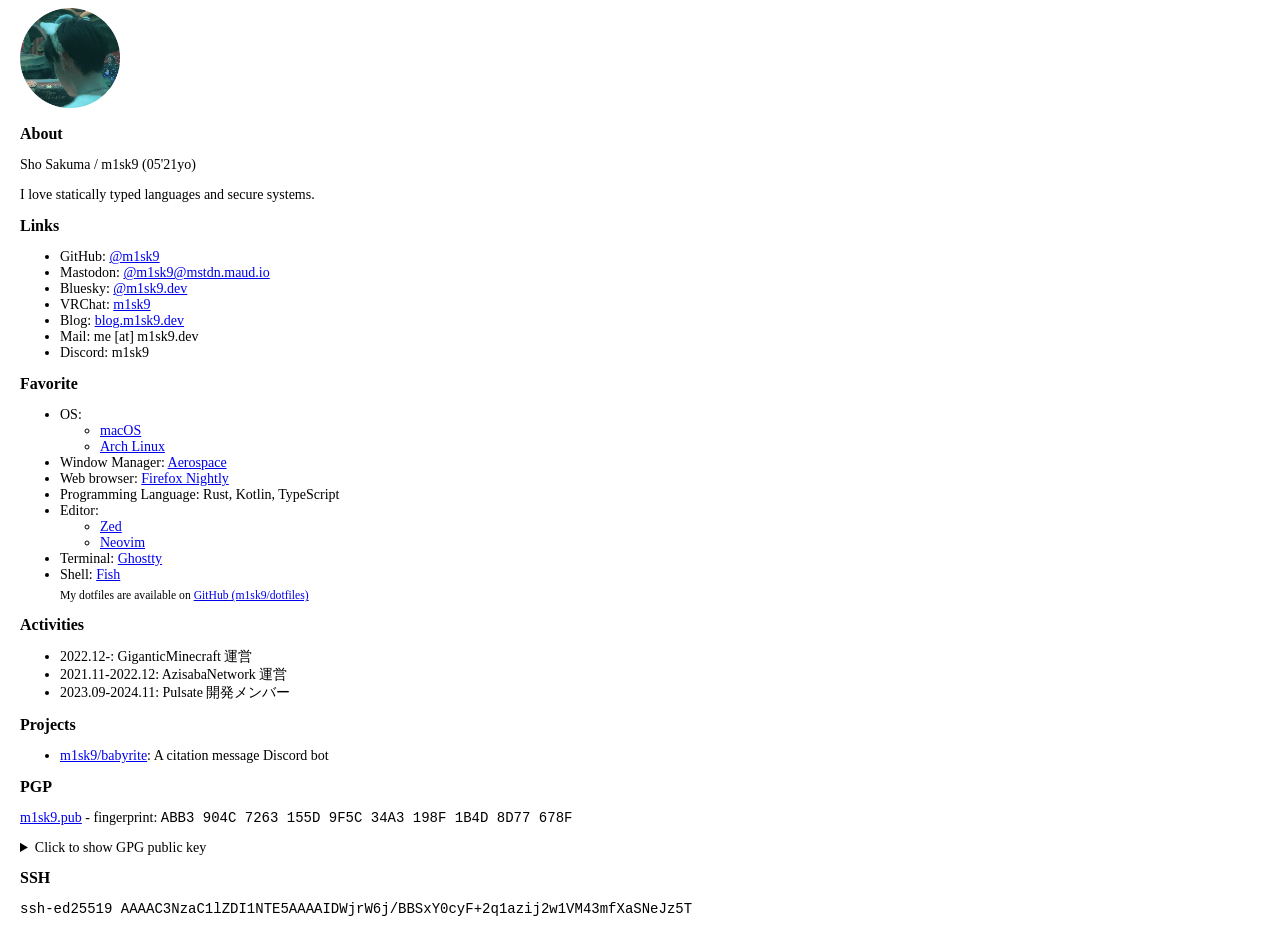
==== src/index.html @ 0e7d29fd "chore: update Favorite section" ====
<!DOCTYPE html>
<html lang="ja">
  <head>
    <title>m1sk9.dev</title>
    <meta charset="utf-8" />
    <meta name="viewport" content="width=device-width, initial-scale=1" />
    <meta property="og:title" content="m1sk9.dev" />
    <meta property="og:description" content="m1sk9's portfolio" />
    <meta property="og:type" content="website" />
    <meta property="og:url" content="https://m1sk9.dev" />
    <link rel="stylesheet" href="style.css" />
  </head>

  <body>
    <img src="./assets/logo.png" alt="m1sk9's logo" width="100" height="100" />
    <section>
      <h2>About</h2>
      <p>Sho Sakuma / m1sk9 (05'<span id="age"></span>)</p>
      <p>I love statically typed languages and secure systems.</p>
      <script src="index.js"></script>
    </section>

    <section>
      <h2>Links</h2>
      <ul>
        <li>
          GitHub: <a rel="me" href="https://github.com/m1sk9">@m1sk9</a>
        </li>
        <li>
          Mastodon: <a rel="me" href="https://mstdn.maud.io/@m1sk9">@m1sk9@mstdn.maud.io</a>
        </li>
        <li>
          Bluesky: <a rel="me" href="https://bsky.app/profile/m1sk9.dev">@m1sk9.dev</a>
        </li>
        <li>
          VRChat: <a href="https://vrchat.com/home/user/usr_4bf106e3-91c6-42d6-b74d-73445a281263">m1sk9</a>
        </li>
        <li>
          Blog: <a rel="me" href="https://blog.m1sk9.dev">blog.m1sk9.dev</a>
        </li>
        <li>
          Mail: me [at] m1sk9.dev
        </li>
        <li>
          Discord: <a rel="me" rel="https://discord.com/users/586824421470109716">m1sk9</a>
        </li>
      </ul>
    </section>

    <section>
      <h2>Favorite</h2>
      <ul>
        <li>
          OS:
          <ul>
            <li>
              <a href="https://www.apple.com/jp/macos">macOS</a>
            </li>
            <li>
              <a href="https://archlinux.org/">Arch Linux</a>
            </li>
          </ul>
        </li>
        <li>
          Window Manager:
          <a href="https://github.com/nikitabobko/AeroSpace">Aerospace</a>
        </li>
        <li>
          Web browser:
          <a href="https://www.mozilla.org/en-US/firefox/channel/desktop/#nightly">Firefox Nightly</a>
        </li>
        <li>
          Programming Language:
          Rust, Kotlin, TypeScript
        </li>
        <li>
          Editor:
          <ul>
            <li>
              <a href="https://zed.dev/">Zed</a>
            </li>
            <li>
              <a href="https://neovim.io/">Neovim</a>
            </li>
          </ul>
        </li>
        <li>
          Terminal:
          <a href="https://github.com/ghostty-org/ghostty">Ghostty</a>
        </li>
        <li>
          Shell:
          <a href="https://fishshell.com/">Fish</a>
        </li>
        <sub>My dotfiles are available on <a href="https://github.com/m1sk9/dotfiles">GitHub (m1sk9/dotfiles)</a></sub>
      </ul>
    </section>

    <section>
      <h2>Activities</h2>
      <ul>
        <li>
          2022.12-: GiganticMinecraft 運営
        </li>
        <li>
          2021.11-2022.12: AzisabaNetwork 運営
        </li>
        <li>
          2023.09-2024.11: Pulsate 開発メンバー
        </li>
      </ul>
    </section>

    <section>
      <h2>Projects</h2>
      <ul>
        <li>
          <a href="https://github.com/m1sk9/babyrite">m1sk9/babyrite</a>:
          A citation message Discord bot
        </li>
      </ul>
    </section>

    <section>
      <h2>PGP</h2>
      <p>
        <a href="./assets/m1sk9.pub">m1sk9.pub</a>
         - fingerprint:
        <code>ABB3 904C 7263 155D 9F5C  34A3 198F 1B4D 8D77 678F</code>
      </p>
      <details>
        <summary>Click to show GPG public key</summary>
        <pre>
          -----BEGIN PGP PUBLIC KEY BLOCK-----

          mDMEZh6UxRYJKwYBBAHaRw8BAQdAg+kkRx8aiLRZAjJl5RQZ/pH5fZYzB13IHSYL
          16uJmfy0GVNobyBTYWt1bWEgPG1lQG0xc2s5LmRldj6IjgQTFgoANgIbAxYhBKuz
          kExyYxVdn1w0oxmPG02Nd2ePBQJnQrp2BQsJCAcCBhUKCQgLAgUWAgMBAAIeBAAK
          CRAZjxtNjXdnj4fDAPwKBSh3fV3hy1qdn0mT4fU9kh3qfhmOfj64/ctwjZUOOAD+
          PPRY2F9IVQy6x1gms3tDYt/WslxzYgJ8qhQe4vpdOg2IkwQTFgoAOxYhBKuzkExy
          YxVdn1w0oxmPG02Nd2ePBQJmHpTFAhsDBQsJCAcCAiICBhUKCQgLAgQWAgMBAh4H
          AheAAAoJEBmPG02Nd2ePfIsA/j5h0IFRoJgc7pqZcuqP+n98ztSeQKL1+3C/i1Mz
          yWfoAQCqZBl1mnukenXV2uIWlYd+JXIRab5w2sruX3ImuWi6BIiTBBMWCgA7FiEE
          q7OQTHJjFV2fXDSjGY8bTY13Z48FAmcTLtcCGwMFCwkIBwICIgIGFQoJCAsCBBYC
          AwECHgcCF4AACgkQGY8bTY13Z4+XAgEA+RnV+7SFvVPbAZ1y5ZzE5VdPXzsG3rFv
          f/6zg58xudIBAP5F986ungsKL7Dg8S9iH7WK3u4eyXlOQy7Ake6wyRUPuDMEZh+Z
          zhYJKwYBBAHaRw8BAQdANaOtbqP8EFLFjRzIX7arVrOKPbDVUzjeZ9dpI14nPlOI
          fgQYFgoAJhYhBKuzkExyYxVdn1w0oxmPG02Nd2ePBQJmH5nOAhsgBQkClsPWAAoJ
          EBmPG02Nd2ePytMBAJjkOULBvkkaGVByRyPhimBa/aw7B4BwcLhqOpJ+Vi52AP9Q
          lXZ2wZTfS7hESJANkMz5t7oCLrhaQgzWC8t/WyVLCrgzBGYfma8WCSsGAQQB2kcP
          AQEHQPQqpKUbOntmZPVpXFVr083ZBYCV8baCZEf1hYIxguoWiPUEGBYKACYWIQSr
          s5BMcmMVXZ9cNKMZjxtNjXdnjwUCZh+ZrwIbAgUJApbD8ACBCRAZjxtNjXdnj3Yg
          BBkWCgAdFiEE3N0kyYEwEIZw2sxEymNTIIMoC/QFAmYfma8ACgkQymNTIIMoC/Qw
          4gEAjMmivqfXA62ux9nu5zjaWANAI5zUfF1nJMouvUjTfF4A/03q4Dch6oqfi4iB
          BjSaPSBDYeAilaCTwMmOgpMx9wgNN6cBAOi9DE3NryHEz2AZoWmH2sZDVnU044uJ
          aHG2hmbx5tcSAP4vsf6XqTBGL6S1ay4nSKaRpajIpwhu3Uqa7V8fL9lTCg==
          =k/95
          -----END PGP PUBLIC KEY BLOCK-----
        </pre>
      </details>
    </section>

    <section>
      <h2>SSH</h2>
      <pre>ssh-ed25519 AAAAC3NzaC1lZDI1NTE5AAAAIDWjrW6j/BBSxY0cyF+2q1azij2w1VM43mfXaSNeJz5T</pre>
    </section>
  </body>
</html>
---- src/style.css ----
@font-face {
  font-family: 'Koruri';
  src: url('https://cdn.plusminus.io/font/webkoruri/20140628/WebKoruri.eot');
  src: url('https://cdn.plusminus.io/font/webkoruri/20140628/WebKoruri.eot?#iefix') format('embedded-opentype');
  src: url('https://cdn.plusminus.io/font/webkoruri/20140628/WebKoruri.woff') format('woff'),
       url('https://cdn.plusminus.io/font/webkoruri/20140628/WebKoruri.ttf') format('truetype');
}

body {
  font-family: "Koruri";
  font-size: 14px;
  margin-left: 20px;
}

h2 {
  font-size: 16px;
}
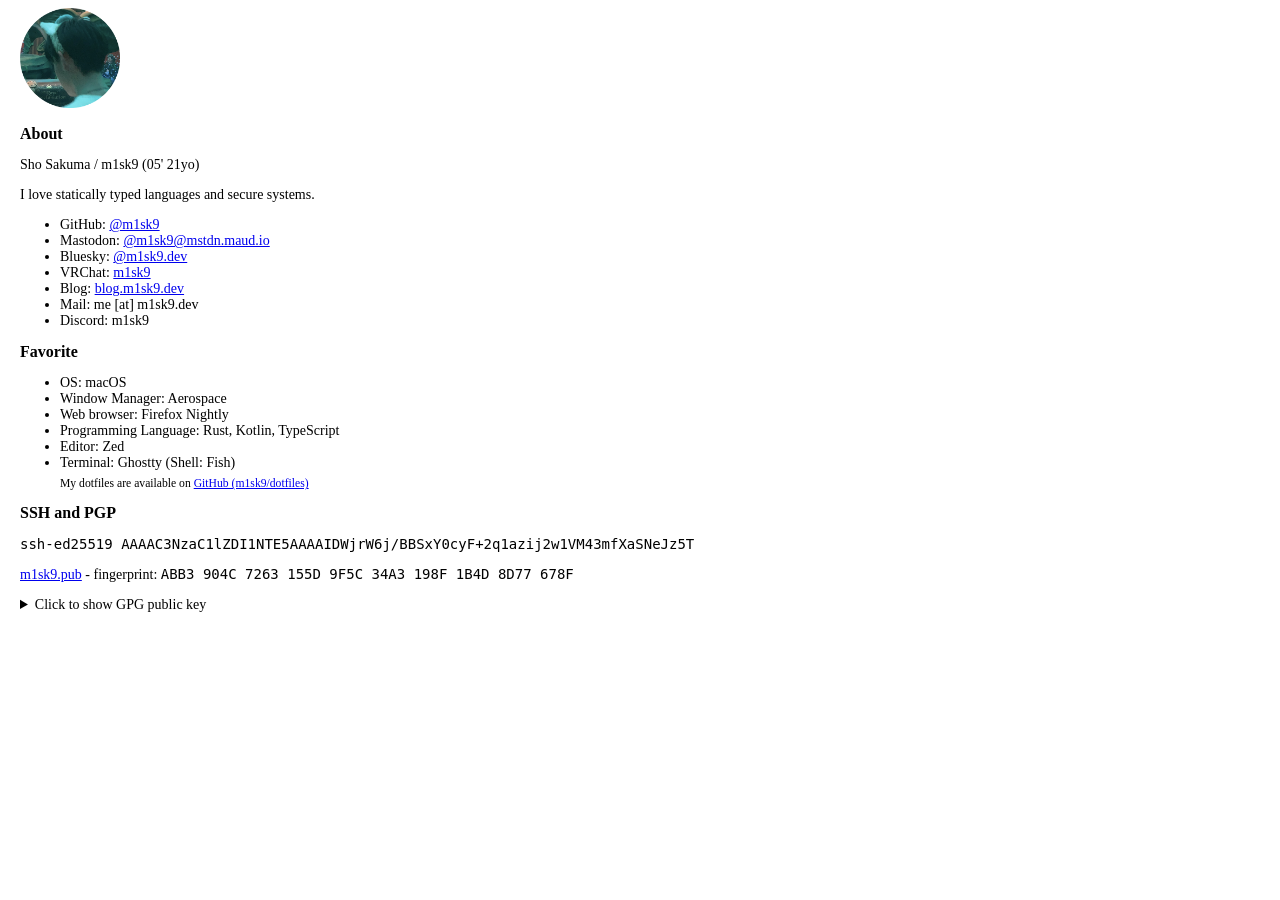
==== commit 024a8e71: "chore: update profile and remove projects" ====
--- a/src/index.html
+++ b/src/index.html
@@ -15,13 +15,9 @@
     <img src="./assets/logo.png" alt="m1sk9's logo" width="100" height="100" />
     <section>
       <h2>About</h2>
-      <p>Sho Sakuma / m1sk9 (05'<span id="age"></span>)</p>
+      <p>Sho Sakuma / m1sk9 (05' <span id="age"></span>)</p>
       <p>I love statically typed languages and secure systems.</p>
-      <script src="index.js"></script>
-    </section>
 
-    <section>
-      <h2>Links</h2>
       <ul>
         <li>
           GitHub: <a rel="me" href="https://github.com/m1sk9">@m1sk9</a>
@@ -45,84 +41,38 @@
           Discord: <a rel="me" rel="https://discord.com/users/586824421470109716">m1sk9</a>
         </li>
       </ul>
+
+      <script src="index.js"></script>
     </section>
 
     <section>
       <h2>Favorite</h2>
       <ul>
         <li>
-          OS:
-          <ul>
-            <li>
-              <a href="https://www.apple.com/jp/macos">macOS</a>
-            </li>
-            <li>
-              <a href="https://archlinux.org/">Arch Linux</a>
-            </li>
-          </ul>
+          OS: macOS
         </li>
         <li>
-          Window Manager:
-          <a href="https://github.com/nikitabobko/AeroSpace">Aerospace</a>
+          Window Manager: Aerospace
         </li>
         <li>
-          Web browser:
-          <a href="https://www.mozilla.org/en-US/firefox/channel/desktop/#nightly">Firefox Nightly</a>
+          Web browser: Firefox Nightly
         </li>
         <li>
-          Programming Language:
-          Rust, Kotlin, TypeScript
+          Programming Language: Rust, Kotlin, TypeScript
         </li>
         <li>
-          Editor:
-          <ul>
-            <li>
-              <a href="https://zed.dev/">Zed</a>
-            </li>
-            <li>
-              <a href="https://neovim.io/">Neovim</a>
-            </li>
-          </ul>
+          Editor: Zed
         </li>
         <li>
-          Terminal:
-          <a href="https://github.com/ghostty-org/ghostty">Ghostty</a>
-        </li>
-        <li>
-          Shell:
-          <a href="https://fishshell.com/">Fish</a>
+          Terminal: Ghostty (Shell: Fish)
         </li>
         <sub>My dotfiles are available on <a href="https://github.com/m1sk9/dotfiles">GitHub (m1sk9/dotfiles)</a></sub>
       </ul>
     </section>
 
     <section>
-      <h2>Activities</h2>
-      <ul>
-        <li>
-          2022.12-: GiganticMinecraft 運営
-        </li>
-        <li>
-          2021.11-2022.12: AzisabaNetwork 運営
-        </li>
-        <li>
-          2023.09-2024.11: Pulsate 開発メンバー
-        </li>
-      </ul>
-    </section>
-
-    <section>
-      <h2>Projects</h2>
-      <ul>
-        <li>
-          <a href="https://github.com/m1sk9/babyrite">m1sk9/babyrite</a>:
-          A citation message Discord bot
-        </li>
-      </ul>
-    </section>
-
-    <section>
-      <h2>PGP</h2>
+      <h2>SSH and PGP</h2>
+      <pre>ssh-ed25519 AAAAC3NzaC1lZDI1NTE5AAAAIDWjrW6j/BBSxY0cyF+2q1azij2w1VM43mfXaSNeJz5T</pre>
       <p>
         <a href="./assets/m1sk9.pub">m1sk9.pub</a>
          - fingerprint:
@@ -159,10 +109,5 @@
         </pre>
       </details>
     </section>
-
-    <section>
-      <h2>SSH</h2>
-      <pre>ssh-ed25519 AAAAC3NzaC1lZDI1NTE5AAAAIDWjrW6j/BBSxY0cyF+2q1azij2w1VM43mfXaSNeJz5T</pre>
-    </section>
   </body>
 </html>
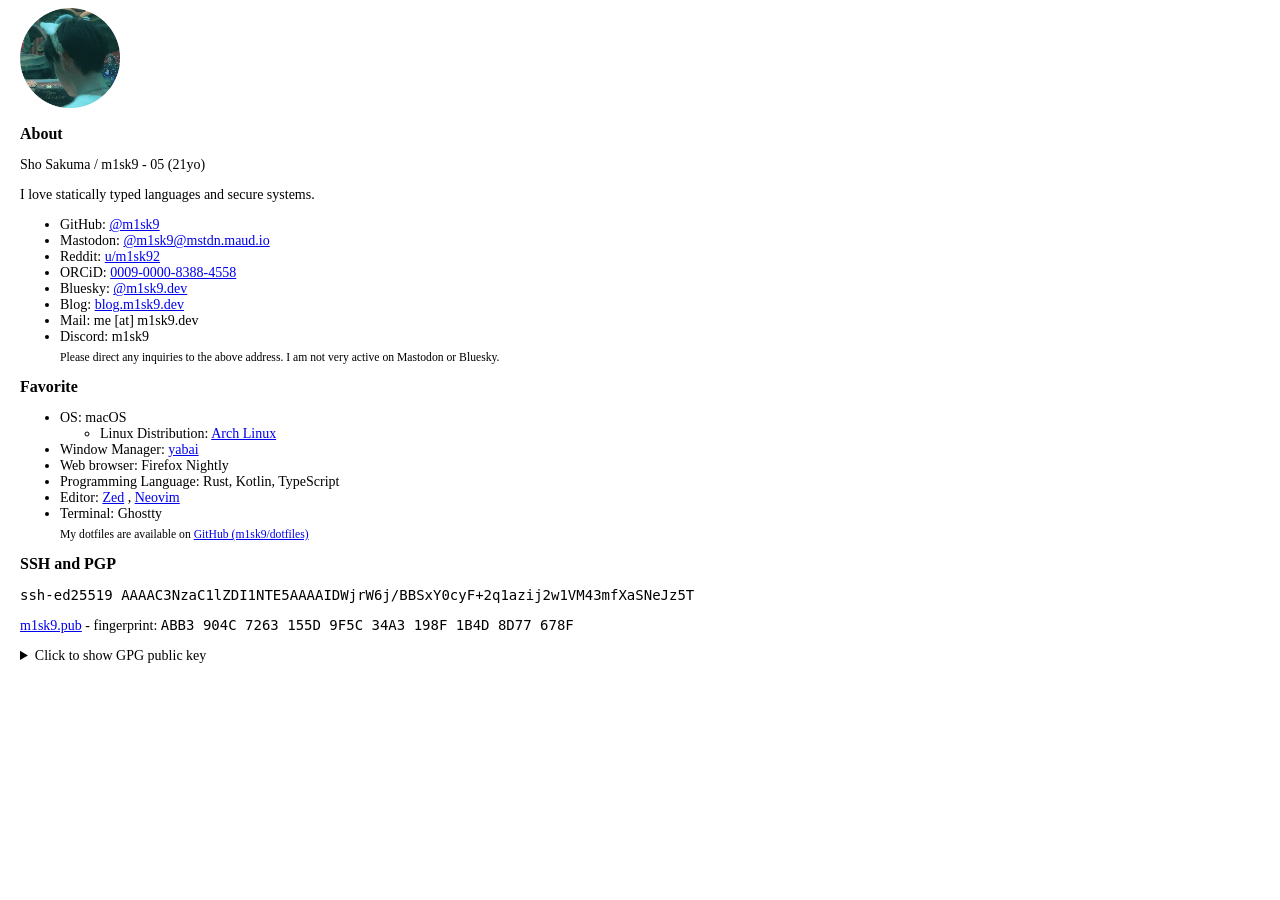
==== commit 6eb10c22: "update profile" ====
--- a/src/index.html
+++ b/src/index.html
@@ -15,7 +15,7 @@
     <img src="./assets/logo.png" alt="m1sk9's logo" width="100" height="100" />
     <section>
       <h2>About</h2>
-      <p>Sho Sakuma / m1sk9 (05' <span id="age"></span>)</p>
+      <p>Sho Sakuma / m1sk9 - 05 (<span id="age"></span>)</p>
       <p>I love statically typed languages and secure systems.</p>
 
       <ul>
@@ -26,10 +26,13 @@
           Mastodon: <a rel="me" href="https://mstdn.maud.io/@m1sk9">@m1sk9@mstdn.maud.io</a>
         </li>
         <li>
-          Bluesky: <a rel="me" href="https://bsky.app/profile/m1sk9.dev">@m1sk9.dev</a>
+          Reddit: <a rel="me" href="https://www.reddit.com/user/m1sk92/">u/m1sk92</a>
         </li>
         <li>
-          VRChat: <a href="https://vrchat.com/home/user/usr_4bf106e3-91c6-42d6-b74d-73445a281263">m1sk9</a>
+          ORCiD: <a rel="me" href="https://orcid.org/0009-0000-8388-4558">0009-0000-8388-4558</a>
+        </li>
+        <li>
+          Bluesky: <a rel="me" href="https://bsky.app/profile/m1sk9.dev">@m1sk9.dev</a>
         </li>
         <li>
           Blog: <a rel="me" href="https://blog.m1sk9.dev">blog.m1sk9.dev</a>
@@ -40,8 +43,8 @@
         <li>
           Discord: <a rel="me" rel="https://discord.com/users/586824421470109716">m1sk9</a>
         </li>
+        <sub>Please direct any inquiries to the above address. I am not very active on Mastodon or Bluesky.</sub>
       </ul>
-
       <script src="index.js"></script>
     </section>
 
@@ -50,9 +53,16 @@
       <ul>
         <li>
           OS: macOS
+          <ul>
+            <li>
+              Linux Distribution: <a href="https://archlinux.org/">
+                Arch Linux
+              </a>
+            </li>
+          </ul>
         </li>
         <li>
-          Window Manager: Aerospace
+          Window Manager: <a href="https://github.com/koekeishiya/yabai">yabai</a>
         </li>
         <li>
           Web browser: Firefox Nightly
@@ -61,10 +71,10 @@
           Programming Language: Rust, Kotlin, TypeScript
         </li>
         <li>
-          Editor: Zed
+          Editor: <a href="https://zed.dev/">Zed</a> , <a href="https://neovim.io/" >Neovim</a>
         </li>
         <li>
-          Terminal: Ghostty (Shell: Fish)
+          Terminal: Ghostty
         </li>
         <sub>My dotfiles are available on <a href="https://github.com/m1sk9/dotfiles">GitHub (m1sk9/dotfiles)</a></sub>
       </ul>
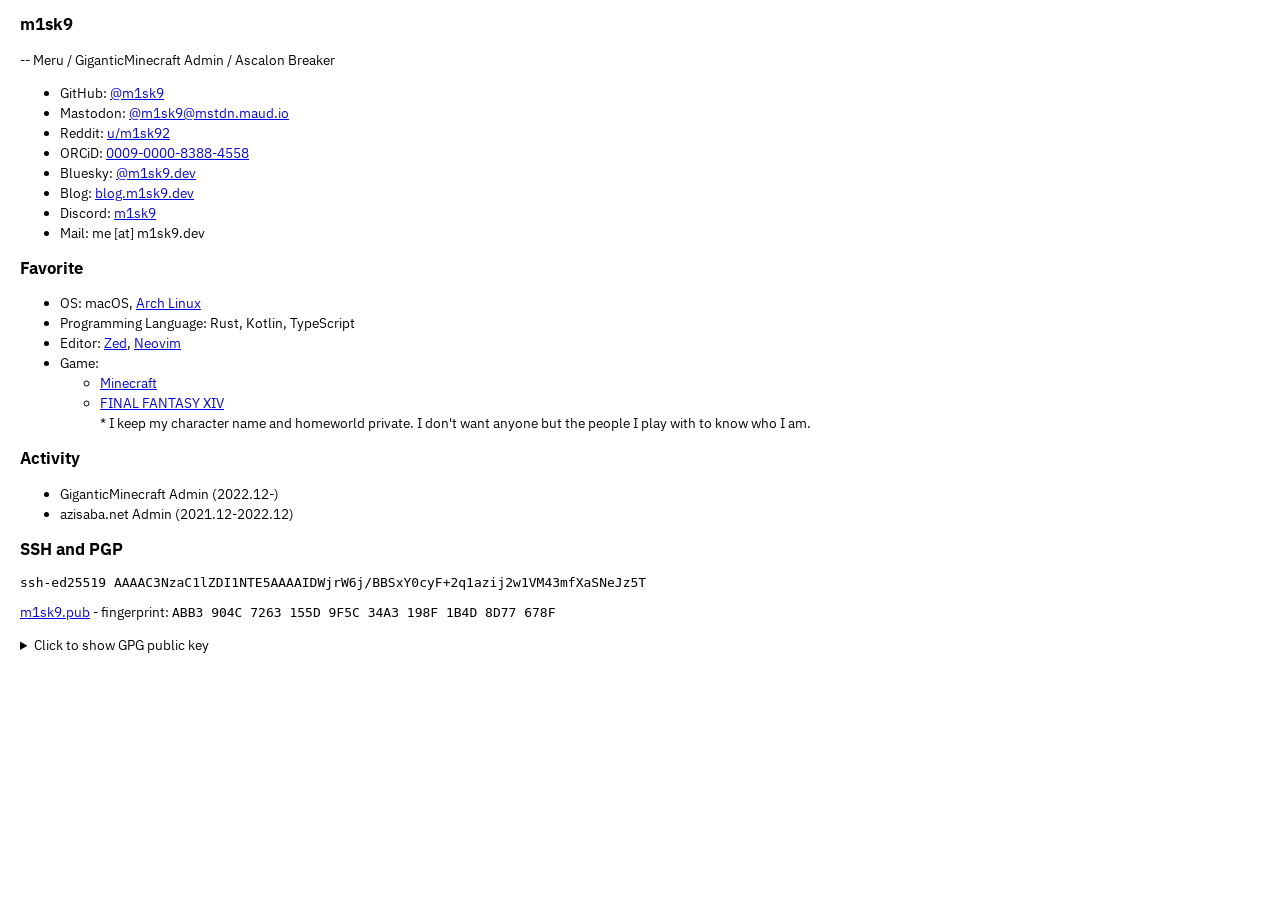
==== commit ae4c660b: "Ascalon Breaker" ====
--- a/src/index.html
+++ b/src/index.html
@@ -5,78 +5,89 @@
     <meta charset="utf-8" />
     <meta name="viewport" content="width=device-width, initial-scale=1" />
     <meta property="og:title" content="m1sk9.dev" />
-    <meta property="og:description" content="m1sk9's portfolio" />
+    <meta property="og:description" content="0xAlice" />
     <meta property="og:type" content="website" />
     <meta property="og:url" content="https://m1sk9.dev" />
     <link rel="stylesheet" href="style.css" />
+
+    <link rel="preconnect" href="https://fonts.googleapis.com">
+    <link rel="preconnect" href="https://fonts.gstatic.com" crossorigin>
+    <link href="https://fonts.googleapis.com/css2?family=IBM+Plex+Sans+JP&display=swap" rel="stylesheet">
   </head>
 
   <body>
-    <img src="./assets/logo.png" alt="m1sk9's logo" width="100" height="100" />
     <section>
-      <h2>About</h2>
-      <p>Sho Sakuma / m1sk9 - 05 (<span id="age"></span>)</p>
-      <p>I love statically typed languages and secure systems.</p>
+      <h2>m1sk9</h2>
+      <p>
+        -- Meru / GiganticMinecraft Admin / Ascalon Breaker
+      </p>
 
-      <ul>
-        <li>
-          GitHub: <a rel="me" href="https://github.com/m1sk9">@m1sk9</a>
-        </li>
-        <li>
-          Mastodon: <a rel="me" href="https://mstdn.maud.io/@m1sk9">@m1sk9@mstdn.maud.io</a>
-        </li>
-        <li>
-          Reddit: <a rel="me" href="https://www.reddit.com/user/m1sk92/">u/m1sk92</a>
-        </li>
-        <li>
-          ORCiD: <a rel="me" href="https://orcid.org/0009-0000-8388-4558">0009-0000-8388-4558</a>
-        </li>
-        <li>
-          Bluesky: <a rel="me" href="https://bsky.app/profile/m1sk9.dev">@m1sk9.dev</a>
-        </li>
-        <li>
-          Blog: <a rel="me" href="https://blog.m1sk9.dev">blog.m1sk9.dev</a>
-        </li>
-        <li>
-          Mail: me [at] m1sk9.dev
-        </li>
-        <li>
-          Discord: <a rel="me" rel="https://discord.com/users/586824421470109716">m1sk9</a>
-        </li>
-        <sub>Please direct any inquiries to the above address. I am not very active on Mastodon or Bluesky.</sub>
-      </ul>
-      <script src="index.js"></script>
+      <div>
+        <ul>
+          <li>
+            GitHub: <a rel="me" href="https://github.com/m1sk9">@m1sk9</a>
+          </li>
+          <li>
+            Mastodon: <a rel="me" href="https://mstdn.maud.io/@m1sk9">@m1sk9@mstdn.maud.io</a>
+          </li>
+          <li>
+            Reddit: <a rel="me" href="https://www.reddit.com/user/m1sk92/">u/m1sk92</a>
+          </li>
+          <li>
+            ORCiD: <a rel="me" href="https://orcid.org/0009-0000-8388-4558">0009-0000-8388-4558</a>
+          </li>
+          <li>
+            Bluesky: <a rel="me" href="https://bsky.app/profile/m1sk9.dev">@m1sk9.dev</a>
+          </li>
+          <li>
+            Blog: <a rel="me" href="https://blog.m1sk9.dev">blog.m1sk9.dev</a>
+          </li>
+          <li>
+            Discord: <a rel="me" href="https://discord.com/users/586824421470109716">m1sk9</a>
+          </li>
+          <li>
+            Mail: me [at] m1sk9.dev
+          </li>
+        </ul>
+      </div>
     </section>
 
     <section>
       <h2>Favorite</h2>
       <ul>
         <li>
-          OS: macOS
-          <ul>
-            <li>
-              Linux Distribution: <a href="https://archlinux.org/">
-                Arch Linux
-              </a>
-            </li>
-          </ul>
-        </li>
-        <li>
-          Window Manager: <a href="https://github.com/koekeishiya/yabai">yabai</a>
-        </li>
-        <li>
-          Web browser: Firefox Nightly
+          OS: macOS, <a href="https://archlinux.org/">Arch Linux</a>
         </li>
         <li>
           Programming Language: Rust, Kotlin, TypeScript
         </li>
         <li>
-          Editor: <a href="https://zed.dev/">Zed</a> , <a href="https://neovim.io/" >Neovim</a>
+          Editor: <a href="https://zed.dev/">Zed</a>, <a href="https://neovim.io/">Neovim</a>
         </li>
         <li>
-          Terminal: Ghostty
+          Game:
+          <ul>
+            <li>
+              <a href="https://www.minecraft.net">Minecraft</a>
+            </li>
+            <li>
+              <a href="https://jp.finalfantasyxiv.com/">FINAL FANTASY XIV</a>
+            </li>
+              * I keep my character name and homeworld private. I don't want anyone but the people I play with to know who I am.
+          </ul>
         </li>
-        <sub>My dotfiles are available on <a href="https://github.com/m1sk9/dotfiles">GitHub (m1sk9/dotfiles)</a></sub>
+      </ul>
+    </section>
+
+    <section>
+      <h2>Activity</h2>
+      <ul>
+        <li>
+          GiganticMinecraft Admin (2022.12-)
+        </li>
+        <li>
+          azisaba.net Admin (2021.12-2022.12)
+        </li>
       </ul>
     </section>
 
--- a/src/style.css
+++ b/src/style.css
@@ -1,14 +1,6 @@
-@font-face {
-  font-family: 'Koruri';
-  src: url('https://cdn.plusminus.io/font/webkoruri/20140628/WebKoruri.eot');
-  src: url('https://cdn.plusminus.io/font/webkoruri/20140628/WebKoruri.eot?#iefix') format('embedded-opentype');
-  src: url('https://cdn.plusminus.io/font/webkoruri/20140628/WebKoruri.woff') format('woff'),
-       url('https://cdn.plusminus.io/font/webkoruri/20140628/WebKoruri.ttf') format('truetype');
-}
-
 body {
-  font-family: "Koruri";
-  font-size: 14px;
+  font-family: "IBM Plex Sans JP", sans-serif;
+  font-size: 13px;
   margin-left: 20px;
 }
 
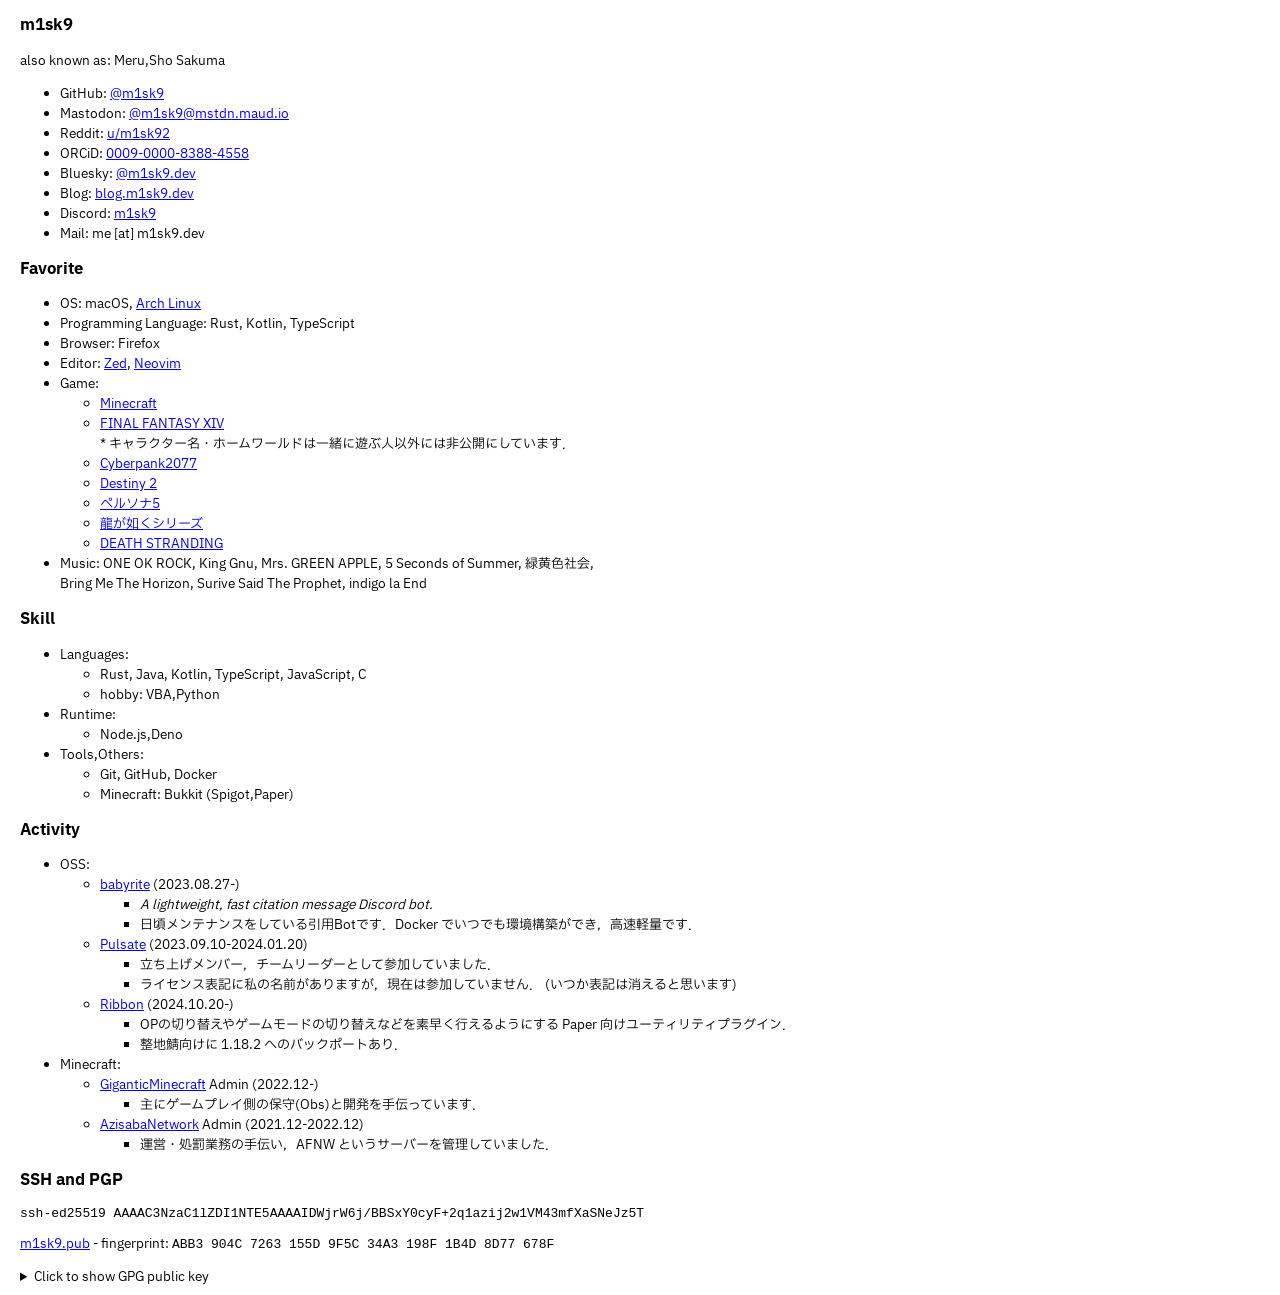
==== commit 8c20c36f: "update project" ====
--- a/src/index.html
+++ b/src/index.html
@@ -18,10 +18,7 @@
   <body>
     <section>
       <h2>m1sk9</h2>
-      <p>
-        -- Meru / GiganticMinecraft Admin / Ascalon Breaker
-      </p>
-
+      <p>also known as: Meru,Sho Sakuma</p>
       <div>
         <ul>
           <li>
@@ -62,18 +59,64 @@
           Programming Language: Rust, Kotlin, TypeScript
         </li>
         <li>
+          Browser: Firefox
+        </li>
+        <li>
           Editor: <a href="https://zed.dev/">Zed</a>, <a href="https://neovim.io/">Neovim</a>
         </li>
         <li>
           Game:
           <ul>
             <li>
-              <a href="https://www.minecraft.net">Minecraft</a>
-            </li>
-            <li>
-              <a href="https://jp.finalfantasyxiv.com/">FINAL FANTASY XIV</a>
-            </li>
-              * I keep my character name and homeworld private. I don't want anyone but the people I play with to know who I am.
+              <a rel="noopener noreferrer" href="https://www.minecraft.net/" target=”_blank”>Minecraft</a>
+            </li>
+            <li>
+              <a rel="noopener noreferrer" href="https://jp.finalfantasyxiv.com/dawntrail/" target=”_blank”>FINAL FANTASY XIV</a>
+            </li>
+              * キャラクター名・ホームワールドは一緒に遊ぶ人以外には非公開にしています．
+            <li>
+              <a rel="noopener noreferrer" href="https://www.cyberpunk.net/" target=”_blank”>Cyberpank2077</a>
+            </li>
+            <li>
+              <a rel="noopener noreferrer" href="https://www.bungie.net/" target=”_blank”>Destiny 2</a>
+            </li>
+            <li>
+              <a rel="noopener noreferrer" href="http://persona5.jp/" target=”_blank”>ペルソナ5</a>
+            </li>
+            <li>
+              <a rel="noopener noreferrer" href="https://www.ryu-ga-gotoku.com/" target=”_blank”>龍が如くシリーズ</a>
+            </li>
+            <li>
+              <a rel="noopener noreferrer" href="https://www.ryu-ga-gotoku.com/" target=”_blank”>DEATH STRANDING</a>
+            </li>
+          </ul>
+        </li>
+        <li>
+          Music: ONE OK ROCK, King Gnu, Mrs. GREEN APPLE, 5 Seconds of Summer, 緑黄色社会,<br/> Bring Me The Horizon, Surive Said The Prophet, indigo la End
+      </ul>
+    </section>
+
+    <section>
+      <h2>Skill</h2>
+      <ul>
+        <li>
+          Languages:
+          <ul>
+            <li>Rust, Java, Kotlin, TypeScript, JavaScript, C</li>
+            <li>hobby: VBA,Python</li>
+          </ul>
+        </li>
+        <li>
+          Runtime:
+          <ul>
+            <li>Node.js,Deno</li>
+          </ul>
+        </li>
+        <li>
+          Tools,Others:
+          <ul>
+            <li>Git, GitHub, Docker</li>
+            <li>Minecraft: Bukkit (Spigot,Paper)</li>
           </ul>
         </li>
       </ul>
@@ -83,10 +126,49 @@
       <h2>Activity</h2>
       <ul>
         <li>
-          GiganticMinecraft Admin (2022.12-)
-        </li>
-        <li>
-          azisaba.net Admin (2021.12-2022.12)
+          OSS:
+          <ul>
+            <li>
+              <a rel="noopener noreferrer" href="https://github.com/m1sk9/babyrite" target=”_blank”>babyrite</a> (2023.08.27-)
+              <ul>
+                <li><em>A lightweight, fast citation message Discord bot.</em></li>
+                <li>日頃メンテナンスをしている引用Botです．Docker でいつでも環境構築ができ，高速軽量です．</li>
+              </ul>
+            </li>
+            <li>
+              <a rel="noopener noreferrer" href="https://github.com/pulsate-dev/pulsate" target=”_blank”>Pulsate</a> (2023.09.10-2024.01.20)
+              <ul>
+                <li>立ち上げメンバー，チームリーダーとして参加していました．</li>
+                <li>ライセンス表記に私の名前がありますが，現在は参加していません． (いつか表記は消えると思います)</li>
+              </ul>
+            </li>
+            <li>
+              <a rel="noopener noreferrer" href="https://github.com/m1sk9/Ribbon" target=”_blank”>Ribbon</a> (2024.10.20-)
+              <ul>
+                <li>OPの切り替えやゲームモードの切り替えなどを素早く行えるようにする Paper 向けユーティリティプラグイン．</li>
+                <li>整地鯖向けに 1.18.2 へのバックポートあり．</li>
+              </ul>
+            </li>
+          </ul>
+        </li>
+        <li>
+          Minecraft:
+          <ul>
+            <li>
+              <a rel="noopener noreferrer" href="https://www.seichi.network/gigantic" target=”_blank”>GiganticMinecraft</a> Admin (2022.12-)
+              <ul>
+                <li>主にゲームプレイ側の保守(Obs)と開発を手伝っています．</li>
+              </ul>
+            </li>
+            <li>
+              <a rel="noopener noreferrer" href="https://www.azisaba.net/" target=”_blank”>AzisabaNetwork</a> Admin (2021.12-2022.12)
+              <ul>
+                <li>
+                  運営・処罰業務の手伝い，AFNW というサーバーを管理していました．
+                </li>
+              </ul>
+            </li>
+          </ul>
         </li>
       </ul>
     </section>
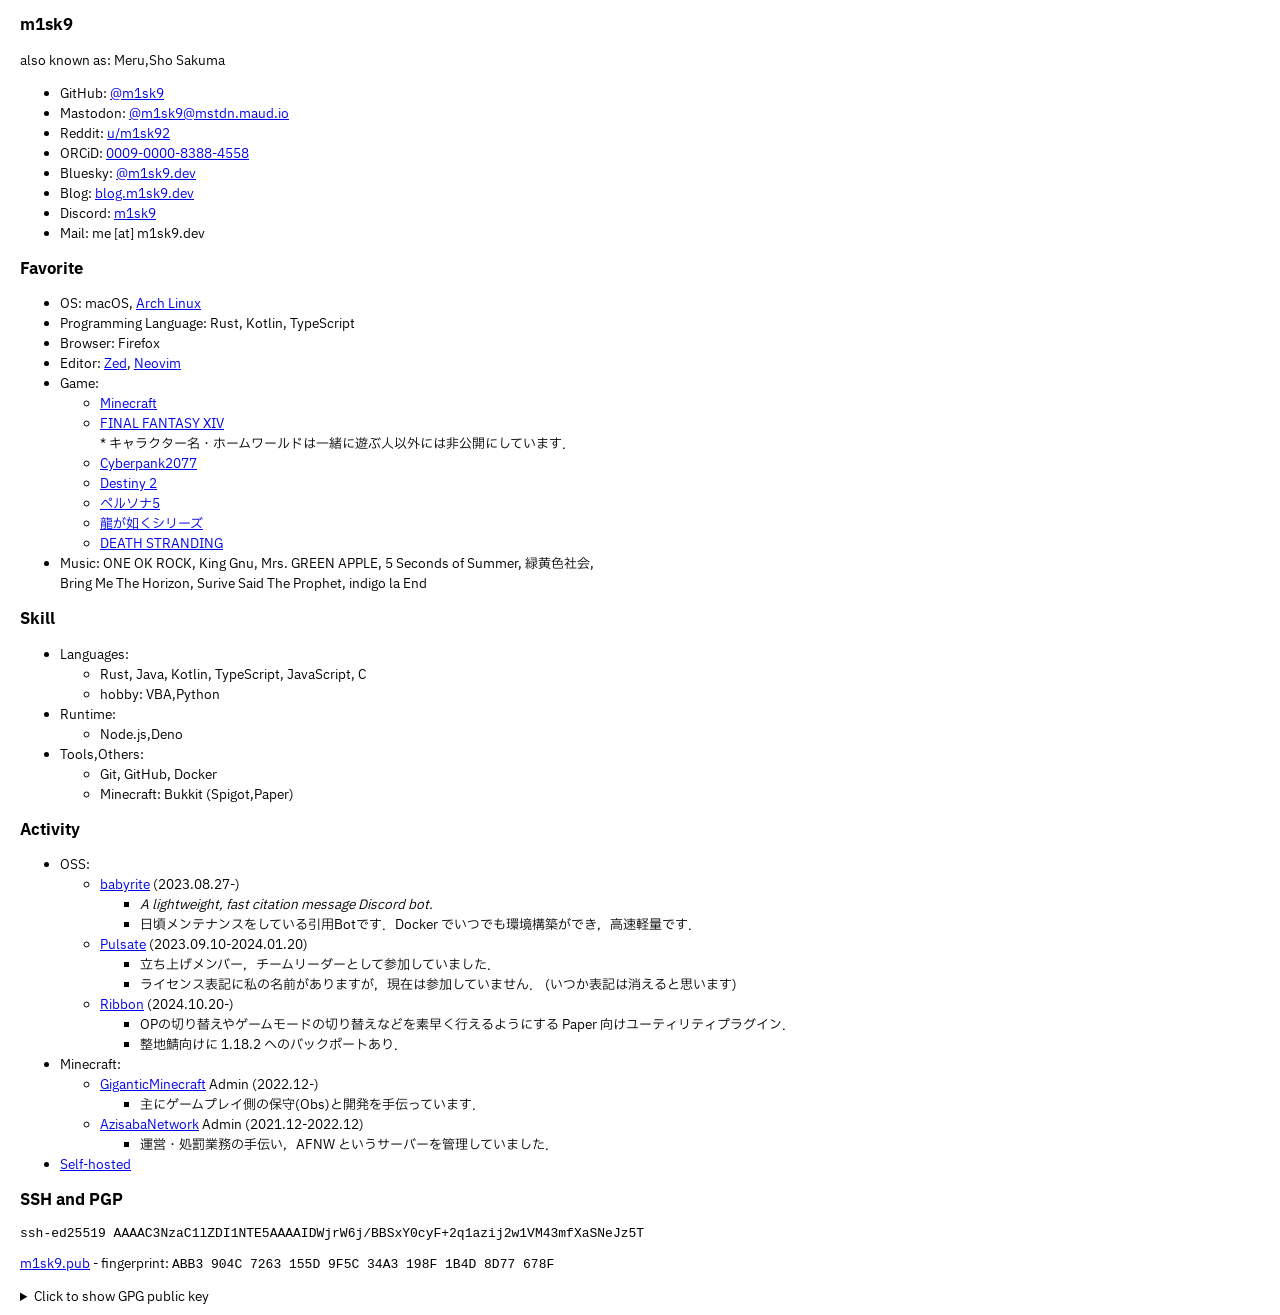
==== commit b1c48de9: "feat: Add selfhost page" ====
--- a/src/index.html
+++ b/src/index.html
@@ -87,7 +87,7 @@
               <a rel="noopener noreferrer" href="https://www.ryu-ga-gotoku.com/" target=”_blank”>龍が如くシリーズ</a>
             </li>
             <li>
-              <a rel="noopener noreferrer" href="https://www.ryu-ga-gotoku.com/" target=”_blank”>DEATH STRANDING</a>
+              <a rel="noopener noreferrer" href="https://www.kojimaproductions.jp/ja/death-stranding-dc/" target=”_blank”>DEATH STRANDING</a>
             </li>
           </ul>
         </li>
@@ -169,6 +169,9 @@
               </ul>
             </li>
           </ul>
+        </li>
+        <li>
+          <a href="./self-hosted.html">Self-hosted</a>
         </li>
       </ul>
     </section>
